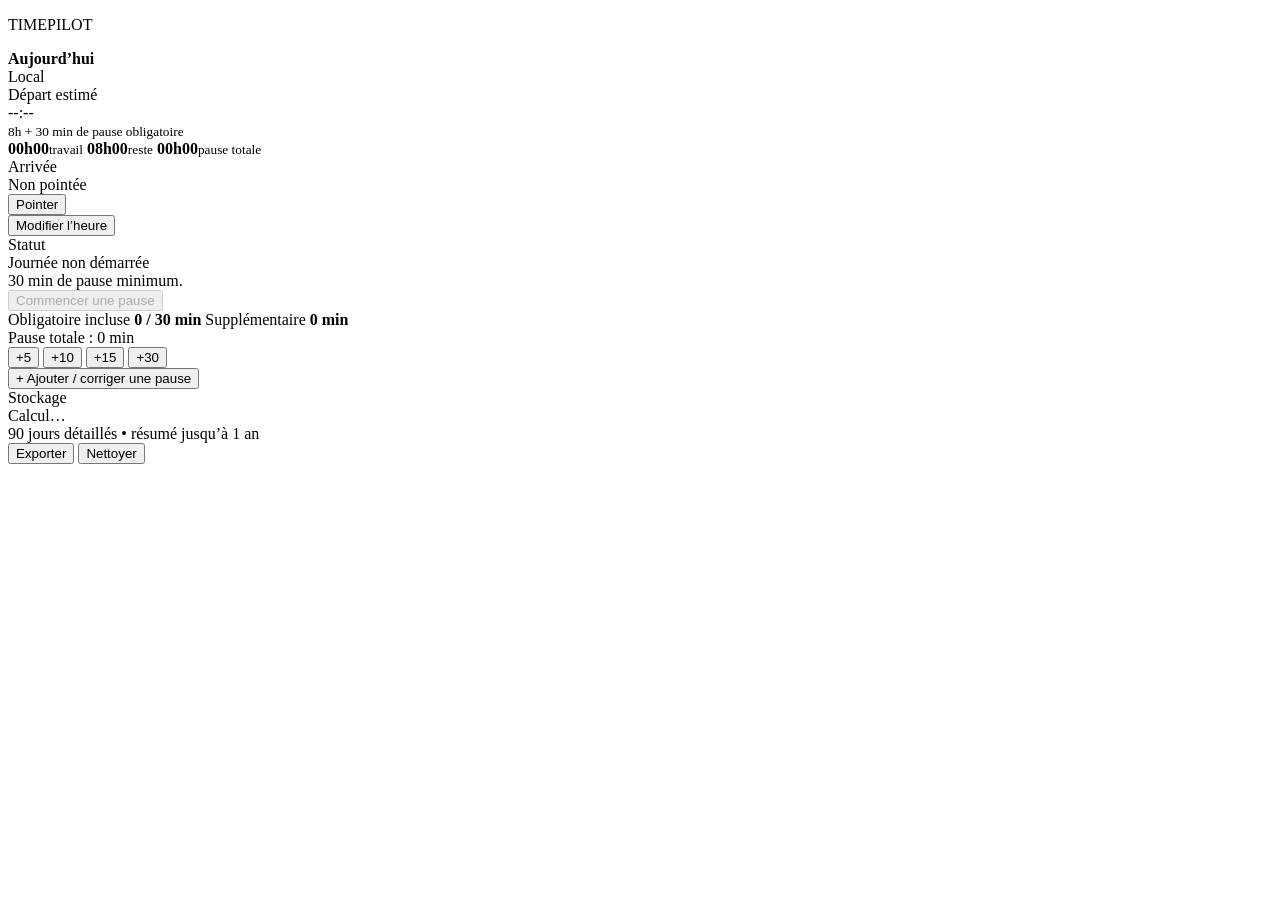
==== extension/popup.html @ 0cb05869 "Add Chrome extension popup UI" ====
<!doctype html>
<html lang="fr">
<head>
  <meta charset="utf-8">
  <meta name="viewport" content="width=device-width,initial-scale=1">
  <title>TimePilot</title>
  <link rel="stylesheet" href="./popup.css">
</head>
<body>
  <main class="popup">
    <header>
      <div>
        <p class="eyebrow">TIMEPILOT</p>
        <strong id="todayLabel">Aujourd’hui</strong>
      </div>
      <span class="local">Local</span>
    </header>

    <section class="hero">
      <span>Départ estimé</span>
      <div id="departure">--:--</div>
      <small id="departureHint">8h + 30 min de pause obligatoire</small>
      <div class="progress"><div id="progressBar"></div></div>
      <div class="hero-meta">
        <span><b id="worked">00h00</b><small>travail</small></span>
        <span><b id="remaining">08h00</b><small>reste</small></span>
        <span><b id="pauseTotal">00h00</b><small>pause totale</small></span>
      </div>
    </section>

    <section class="card">
      <div class="row">
        <div>
          <div class="label">Arrivée</div>
          <div id="arrivalDisplay" class="big">Non pointée</div>
        </div>
        <button id="clockInBtn" class="primary compact">Pointer</button>
      </div>
      <button id="toggleArrivalEditor" class="text-btn">Modifier l’heure</button>

      <div id="arrivalEditor" class="editor" hidden>
        <div class="time-grid">
          <select id="arrivalHour"></select>
          <span>:</span>
          <select id="arrivalMinute"></select>
        </div>
        <button id="saveArrivalEditor" class="primary">Enregistrer</button>
      </div>
    </section>

    <section class="card">
      <div class="row">
        <div>
          <div class="label">Statut</div>
          <div id="status" class="big small-big">Journée non démarrée</div>
          <div id="pauseInfo" class="hint">30 min de pause minimum.</div>
        </div>
        <span id="statusDot" class="status-dot"></span>
      </div>

      <button id="pauseBtn" class="primary full" disabled>Commencer une pause</button>

      <div class="pause-summary">
        <span>Obligatoire incluse <b id="mandatoryPauseState">0 / 30 min</b></span>
        <span>Supplémentaire <b id="extraPauseState">0 min</b></span>
      </div>
      <div id="pauseExplanation" class="hint explanation">Pause totale : 0 min</div>

      <div class="quick">
        <button class="quick-add" data-minutes="5">+5</button>
        <button class="quick-add" data-minutes="10">+10</button>
        <button class="quick-add" data-minutes="15">+15</button>
        <button class="quick-add" data-minutes="30">+30</button>
      </div>

      <button id="toggleManualPause" class="text-btn">+ Ajouter / corriger une pause</button>

      <div id="manualPausePanel" class="editor" hidden>
        <div class="segments">
          <button id="modeRange" class="segment active">Plage</button>
          <button id="modeTotal" class="segment">Total</button>
        </div>

        <div id="rangePanel">
          <div class="range-cols">
            <div>
              <small>Début</small>
              <div class="time-grid mini">
                <select id="pauseStartHour"></select><span>:</span><select id="pauseStartMinute"></select>
              </div>
            </div>
            <div>
              <small>Fin</small>
              <div class="time-grid mini">
                <select id="pauseEndHour"></select><span>:</span><select id="pauseEndMinute"></select>
              </div>
            </div>
          </div>
          <div id="pausePreview" class="hint preview">Durée : -- min</div>
          <button id="addPauseRangeBtn" class="primary full">Ajouter</button>
        </div>

        <div id="totalPanel" hidden>
          <div class="total-row">
            <input id="manualPauseTotal" type="number" min="0" max="600" placeholder="46">
            <span>min</span>
          </div>
          <button id="setPauseTotalBtn" class="primary full">Mettre à jour</button>
        </div>
      </div>
    </section>

    <section class="card storage">
      <div class="label">Stockage</div>
      <div id="storageSize" class="big small-big">Calcul…</div>
      <div class="hint">90 jours détaillés • résumé jusqu’à 1 an</div>
      <div class="storage-actions">
        <button id="exportDataBtn">Exporter</button>
        <button id="cleanupBtn">Nettoyer</button>
      </div>
    </section>

    <p id="message" class="message" aria-live="polite"></p>
  </main>
  <script type="module" src="./popup.js"></script>
</body>
</html>
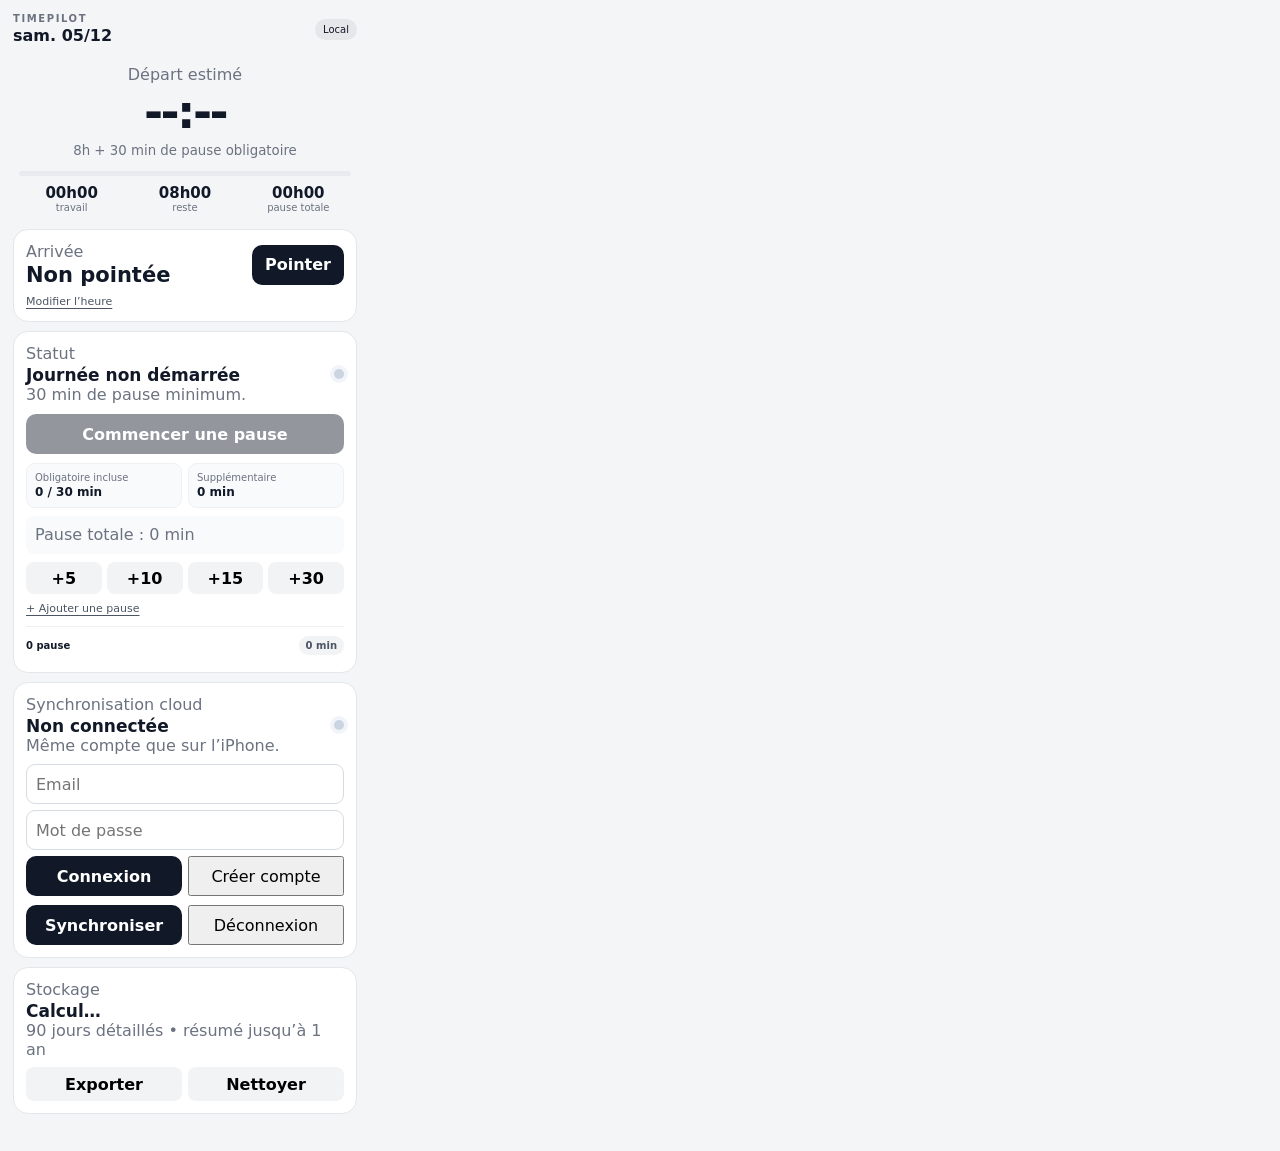
==== commit c6c7fe98: "Load Supabase sync in Chrome extension" ====
--- a/extension/popup.html
+++ b/extension/popup.html
@@ -123,5 +123,6 @@
     <p id="message" class="message" aria-live="polite"></p>
   </main>
   <script type="module" src="./popup.js"></script>
+  <script type="module" src="./sync-ui.js"></script>
 </body>
 </html>
--- a/extension/popup.css
+++ b/extension/popup.css
@@ -0,0 +1,49 @@
+:root{font-family:Inter,system-ui,-apple-system,"Segoe UI",sans-serif;color:#111827}
+*{box-sizing:border-box}
+body{margin:0;background:#f4f5f7}
+button,input,select{font:inherit}
+button{cursor:pointer}
+.popup{width:370px;padding:13px}
+header,.row{display:flex;align-items:center;justify-content:space-between;gap:10px}
+header{margin-bottom:8px}
+.eyebrow{font-size:10px;font-weight:850;letter-spacing:.16em;color:#6b7280;margin:0 0 2px}
+.local{font-size:10px;background:#e5e7eb;border-radius:999px;padding:5px 8px}
+.hero{text-align:center;padding:12px 6px 16px}
+.hero>span,.hero small,.label,.hint{color:#6b7280}
+#departure{font-size:46px;font-weight:850;letter-spacing:-.055em;line-height:1;margin:5px 0}
+.progress{height:5px;background:#e7eaee;border-radius:999px;margin:12px 0 8px;overflow:hidden}
+.progress>div{height:100%;width:0;background:#111827;border-radius:inherit}
+.hero-meta{display:grid;grid-template-columns:repeat(3,1fr);gap:8px}
+.hero-meta span{display:flex;flex-direction:column}.hero-meta b{font-size:15px}.hero-meta small{font-size:10px}
+.card{background:#fff;border:1px solid #e3e6ea;border-radius:15px;padding:12px;margin-bottom:9px}
+.big{font-size:21px;font-weight:820;margin-top:2px}.small-big{font-size:17px}
+.primary{min-height:40px;border:0;border-radius:10px;background:#111827;color:#fff;font-weight:780;padding:0 12px}
+.primary.compact{min-width:92px}.full{width:100%;margin-top:10px}
+button:disabled{opacity:.45}
+.text-btn{border:0;background:transparent;padding:8px 0 0;text-decoration:underline;text-underline-offset:3px;color:#4b5563;font-size:11px}
+.editor{margin-top:9px;padding:10px;background:#f8fafc;border:1px solid #e7eaee;border-radius:12px}
+.time-grid{display:grid;grid-template-columns:1fr auto 1fr;gap:5px;align-items:center;margin-bottom:8px}
+.time-grid select{min-width:0;height:40px;border:1px solid #d7dce2;border-radius:9px;background:#fff;padding:0 8px;font-weight:800}
+.time-grid>span{font-weight:850}
+.time-grid.mini{margin-top:4px;margin-bottom:0}
+.range-cols{display:grid;grid-template-columns:1fr 1fr;gap:8px}
+.range-cols small{color:#6b7280;font-size:10px}
+.status-dot{width:10px;height:10px;border-radius:50%;background:#cbd5e1;box-shadow:0 0 0 4px #f1f5f9}
+.status-dot.active{background:#22c55e;box-shadow:0 0 0 4px #dcfce7}
+.status-dot.paused{background:#f59e0b;box-shadow:0 0 0 4px #fef3c7}
+.pause-summary{display:grid;grid-template-columns:1fr 1fr;gap:6px;margin-top:9px}
+.pause-summary span{background:#f8fafc;border:1px solid #eef0f3;border-radius:9px;padding:8px;font-size:10px;color:#6b7280}
+.pause-summary b{display:block;color:#111827;margin-top:2px;font-size:12px}
+.quick{display:grid;grid-template-columns:repeat(4,1fr);gap:5px;margin-top:8px}
+.quick button{min-height:32px;border:0;border-radius:8px;background:#f1f3f5;font-weight:780}
+.segments{display:grid;grid-template-columns:1fr 1fr;padding:3px;background:#e9edf1;border-radius:9px;margin-bottom:10px}
+.segment{border:0;background:transparent;border-radius:7px;min-height:31px;font-weight:750;color:#6b7280}
+.segment.active{background:#fff;color:#111827;box-shadow:0 1px 2px rgba(0,0,0,.05)}
+.preview{margin-top:7px}
+.total-row{display:flex;align-items:center;border:1px solid #d7dce2;border-radius:9px;background:#fff;overflow:hidden}
+.total-row input{border:0;outline:none;width:100%;padding:10px;font-weight:800}
+.total-row span{padding-right:10px;color:#6b7280;font-size:11px}
+.storage-actions{display:grid;grid-template-columns:1fr 1fr;gap:6px;margin-top:8px}
+.storage-actions button{min-height:34px;border:0;border-radius:8px;background:#f1f3f5;font-weight:720}
+.message{text-align:center;min-height:15px;margin:6px 0 0;font-size:10px;color:#6b7280}
+.explanation{margin-top:8px;padding:8px 9px;border-radius:8px;background:#f8fafc;line-height:1.4}
